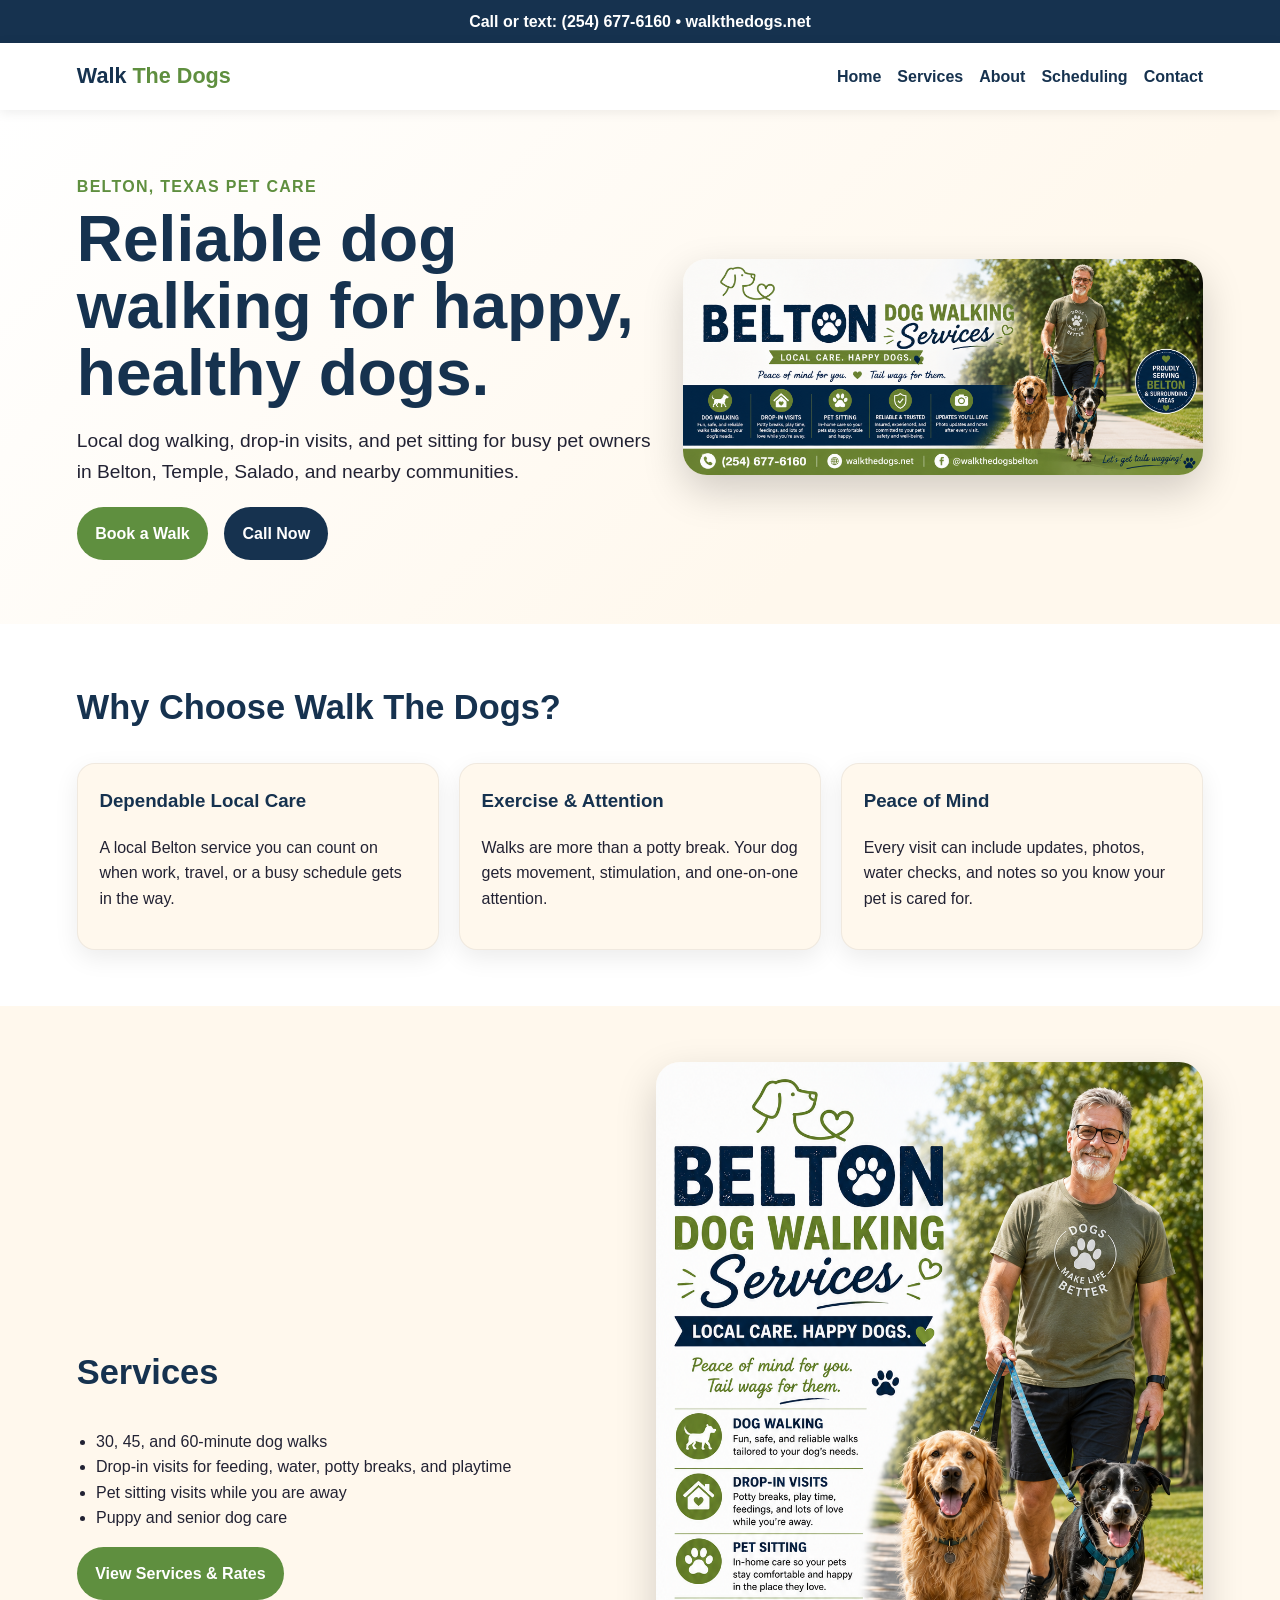
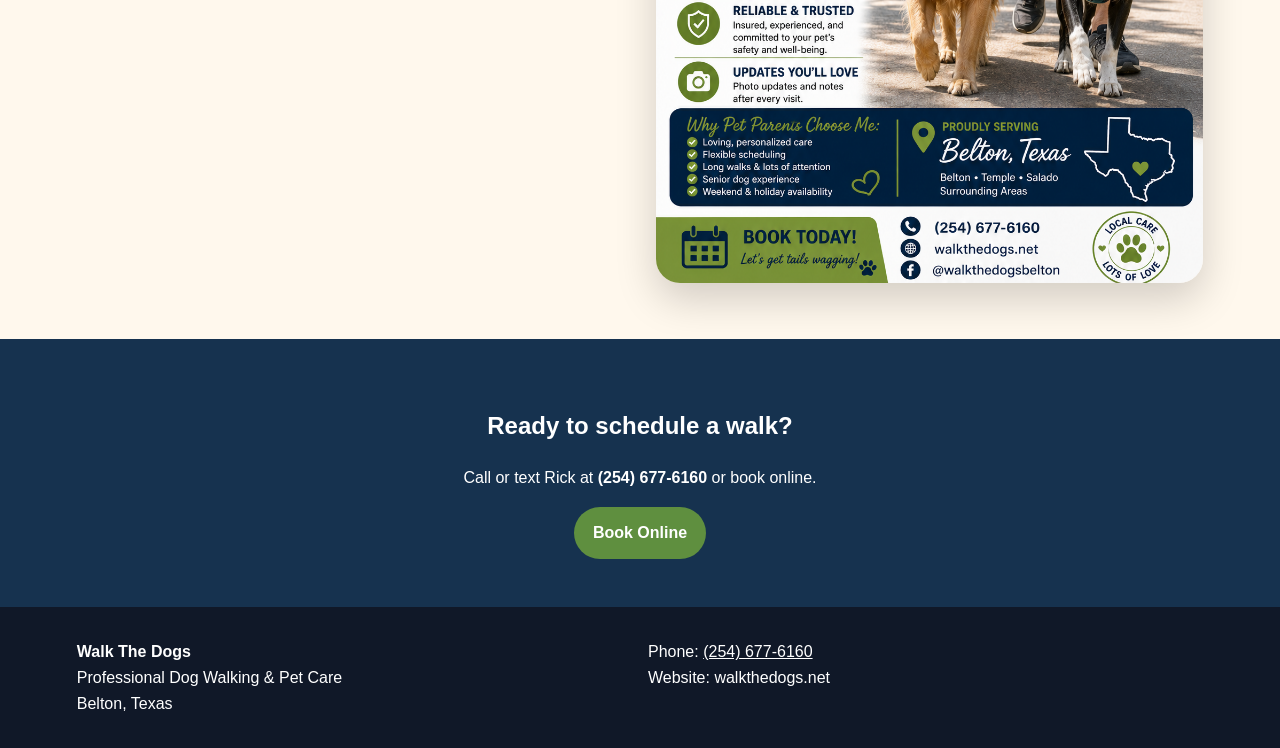
==== index.html @ c4e1a34d "Add files via upload" ====
<!doctype html><html lang="en"><head><meta charset="utf-8"><meta name="viewport" content="width=device-width,initial-scale=1"><title>Walk The Dogs | Dog Walking Services in Belton TX</title><meta name="description" content="Professional dog walking, pet sitting, and drop-in visits in Belton, Texas. Reliable local pet care. Call (254) 677-6160."><link rel="stylesheet" href="styles.css"></head><body><div class="topbar">Call or text: (254) 677-6160 • walkthedogs.net</div><nav class="nav"><a class="brand" href="index.html">Walk <span>The Dogs</span></a><div class="navlinks"><a href="index.html">Home</a><a href="services.html">Services</a><a href="about.html">About</a><a href="scheduling.html">Scheduling</a><a href="contact.html">Contact</a></div></nav><main><section class="hero"><div><div class="eyebrow">Belton, Texas Pet Care</div><h1>Reliable dog walking for happy, healthy dogs.</h1><p>Local dog walking, drop-in visits, and pet sitting for busy pet owners in Belton, Temple, Salado, and nearby communities.</p><div class="actions"><a class="btn" href="scheduling.html">Book a Walk</a><a class="btn secondary" href="tel:12546776160">Call Now</a></div></div><img src="assets/banner.png" alt="Dog walking service in Belton Texas"></section><section class="section white"><h2>Why Choose Walk The Dogs?</h2><div class="grid"><div class="card"><h3>Dependable Local Care</h3><p>A local Belton service you can count on when work, travel, or a busy schedule gets in the way.</p></div><div class="card"><h3>Exercise & Attention</h3><p>Walks are more than a potty break. Your dog gets movement, stimulation, and one-on-one attention.</p></div><div class="card"><h3>Peace of Mind</h3><p>Every visit can include updates, photos, water checks, and notes so you know your pet is cared for.</p></div></div></section><section class="section"><div class="split"><div><h2>Services</h2><ul class="list"><li>30, 45, and 60-minute dog walks</li><li>Drop-in visits for feeding, water, potty breaks, and playtime</li><li>Pet sitting visits while you are away</li><li>Puppy and senior dog care</li></ul><a class="btn" href="services.html">View Services & Rates</a></div><img class="page-img" src="assets/walking.png" alt="Man walking dogs"></div></section><section class="cta"><h2>Ready to schedule a walk?</h2><p>Call or text Rick at <strong>(254) 677-6160</strong> or book online.</p><a class="btn" href="scheduling.html">Book Online</a></section></main><footer class="footer"><div><strong>Walk The Dogs</strong><br>Professional Dog Walking & Pet Care<br>Belton, Texas</div><div>Phone: <a href="tel:12546776160">(254) 677-6160</a><br>Website: walkthedogs.net</div></footer></body></html>
---- styles.css ----
:root{--navy:#16324f;--green:#5f8f3f;--cream:#fff8ed;--gold:#f2b84b;--text:#223;--muted:#667085;--white:#fff}*{box-sizing:border-box}body{margin:0;font-family:Arial,Helvetica,sans-serif;color:var(--text);background:var(--cream);line-height:1.6}a{color:inherit}.topbar{background:var(--navy);color:white;text-align:center;padding:.55rem 1rem;font-weight:700}.nav{display:flex;align-items:center;justify-content:space-between;gap:1rem;padding:1rem 6%;background:white;position:sticky;top:0;z-index:5;box-shadow:0 2px 12px rgba(0,0,0,.08)}.brand{font-size:1.35rem;font-weight:900;color:var(--navy);text-decoration:none}.brand span{color:var(--green)}.navlinks{display:flex;gap:1rem;flex-wrap:wrap}.navlinks a{text-decoration:none;font-weight:700;color:var(--navy)}.btn{display:inline-block;background:var(--green);color:white!important;padding:.85rem 1.15rem;border-radius:999px;text-decoration:none;font-weight:900;border:0}.btn.secondary{background:var(--navy)}.hero{display:grid;grid-template-columns:1.05fr .95fr;gap:2rem;align-items:center;padding:4rem 6%;background:linear-gradient(135deg,#fff 0%,#fff8ed 70%)}.hero h1{font-size:clamp(2.2rem,5vw,4.5rem);line-height:1.05;margin:.4rem 0;color:var(--navy)}.eyebrow{color:var(--green);font-weight:900;text-transform:uppercase;letter-spacing:.08em}.hero p{font-size:1.2rem;max-width:650px}.hero img,.page-img{width:100%;border-radius:24px;box-shadow:0 16px 40px rgba(0,0,0,.18)}.actions{display:flex;gap:1rem;flex-wrap:wrap;margin-top:1.2rem}.section{padding:3.5rem 6%}.section.white{background:white}.section h2{font-size:2.15rem;color:var(--navy);margin-top:0}.grid{display:grid;grid-template-columns:repeat(3,1fr);gap:1.25rem}.card{background:white;border-radius:18px;padding:1.35rem;box-shadow:0 8px 24px rgba(0,0,0,.08);border:1px solid rgba(0,0,0,.06)}.white .card{background:var(--cream)}.card h3{color:var(--navy);margin-top:0}.price{font-size:2rem;font-weight:900;color:var(--green)}.list{padding-left:1.2rem}.split{display:grid;grid-template-columns:1fr 1fr;gap:2rem;align-items:center}.cta{background:var(--navy);color:white;text-align:center;padding:3rem 6%}.cta h2{color:white}.footer{background:#101828;color:white;padding:2rem 6%;display:grid;grid-template-columns:1fr 1fr;gap:1rem}.footer a{color:white}.form{display:grid;gap:.9rem;max-width:700px}.form input,.form select,.form textarea{width:100%;padding:.9rem;border:1px solid #d0d5dd;border-radius:10px;font:inherit}.notice{background:#fff;border-left:6px solid var(--gold);padding:1rem;border-radius:10px}.booking-box{background:white;border:2px dashed #b6c6a6;border-radius:18px;padding:2rem;text-align:center}.small{color:var(--muted);font-size:.95rem}@media(max-width:850px){.hero,.split,.footer{grid-template-columns:1fr}.grid{grid-template-columns:1fr}.nav{align-items:flex-start;flex-direction:column}.navlinks{font-size:.95rem}.hero{padding-top:2rem}}
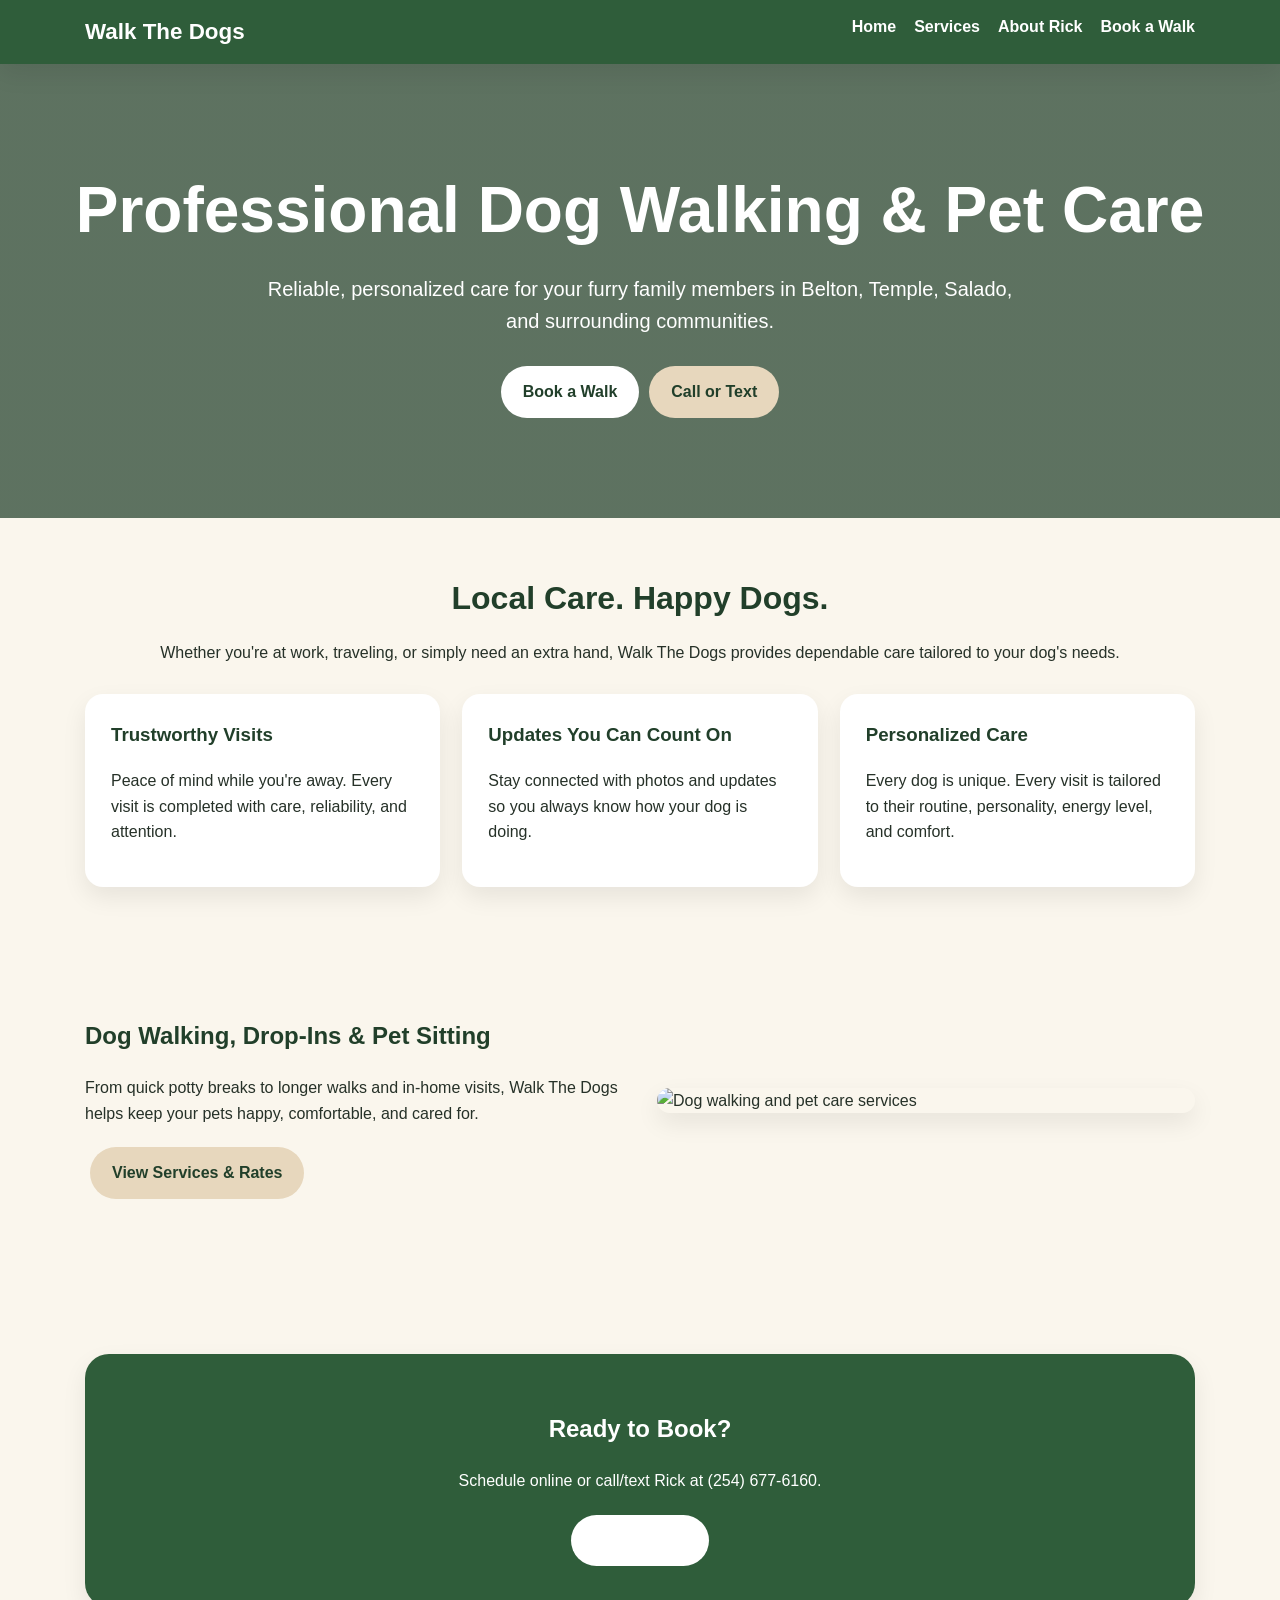
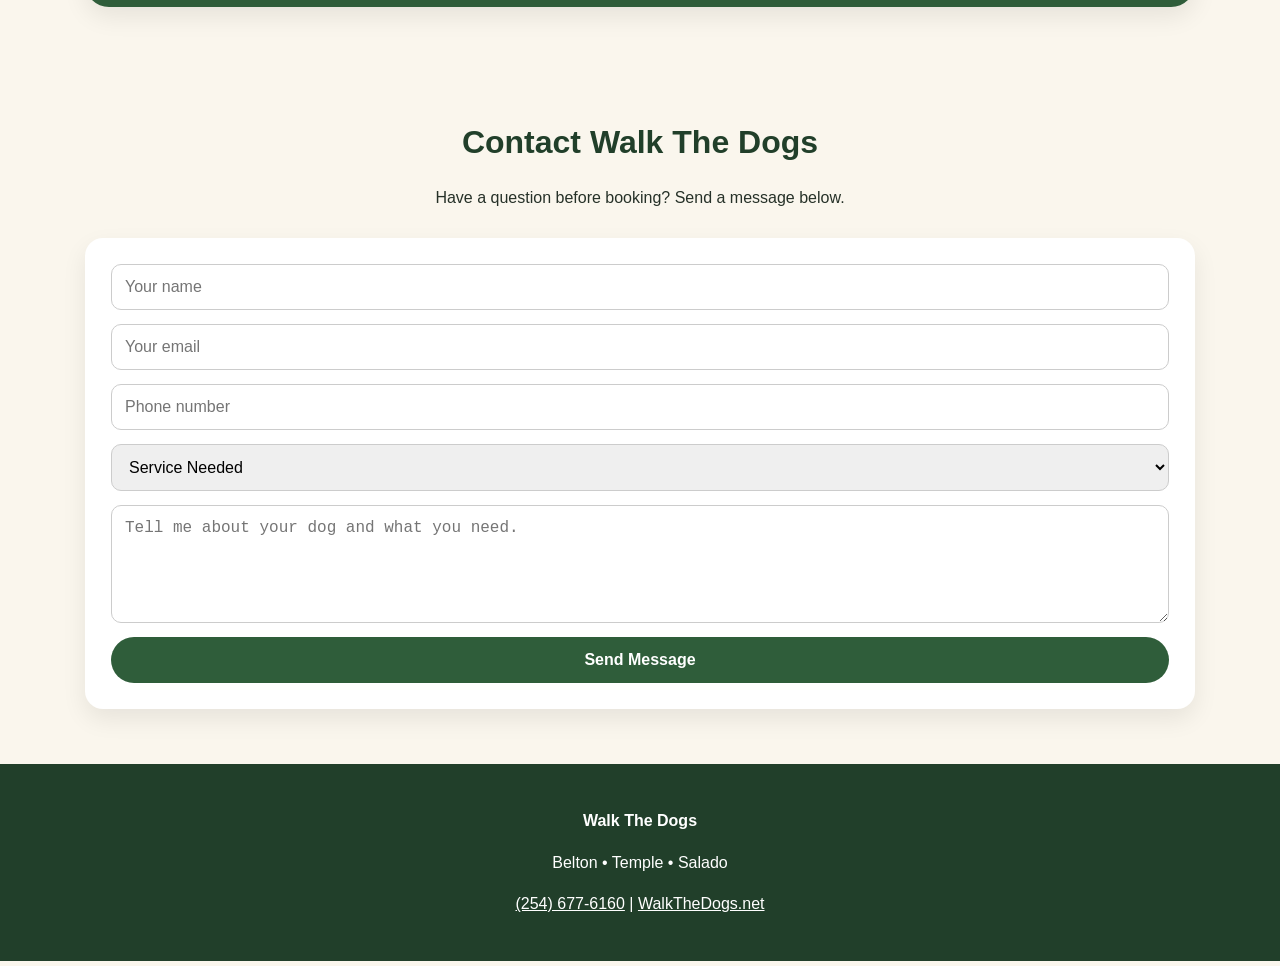
==== commit 39a8649e: "Add files via upload" ====
--- a/index.html
+++ b/index.html
@@ -1 +1,12 @@
-<!doctype html><html lang="en"><head><meta charset="utf-8"><meta name="viewport" content="width=device-width,initial-scale=1"><title>Walk The Dogs | Dog Walking Services in Belton TX</title><meta name="description" content="Professional dog walking, pet sitting, and drop-in visits in Belton, Texas. Reliable local pet care. Call (254) 677-6160."><link rel="stylesheet" href="styles.css"></head><body><div class="topbar">Call or text: (254) 677-6160 • walkthedogs.net</div><nav class="nav"><a class="brand" href="index.html">Walk <span>The Dogs</span></a><div class="navlinks"><a href="index.html">Home</a><a href="services.html">Services</a><a href="about.html">About</a><a href="scheduling.html">Scheduling</a><a href="contact.html">Contact</a></div></nav><main><section class="hero"><div><div class="eyebrow">Belton, Texas Pet Care</div><h1>Reliable dog walking for happy, healthy dogs.</h1><p>Local dog walking, drop-in visits, and pet sitting for busy pet owners in Belton, Temple, Salado, and nearby communities.</p><div class="actions"><a class="btn" href="scheduling.html">Book a Walk</a><a class="btn secondary" href="tel:12546776160">Call Now</a></div></div><img src="assets/banner.png" alt="Dog walking service in Belton Texas"></section><section class="section white"><h2>Why Choose Walk The Dogs?</h2><div class="grid"><div class="card"><h3>Dependable Local Care</h3><p>A local Belton service you can count on when work, travel, or a busy schedule gets in the way.</p></div><div class="card"><h3>Exercise & Attention</h3><p>Walks are more than a potty break. Your dog gets movement, stimulation, and one-on-one attention.</p></div><div class="card"><h3>Peace of Mind</h3><p>Every visit can include updates, photos, water checks, and notes so you know your pet is cared for.</p></div></div></section><section class="section"><div class="split"><div><h2>Services</h2><ul class="list"><li>30, 45, and 60-minute dog walks</li><li>Drop-in visits for feeding, water, potty breaks, and playtime</li><li>Pet sitting visits while you are away</li><li>Puppy and senior dog care</li></ul><a class="btn" href="services.html">View Services & Rates</a></div><img class="page-img" src="assets/walking.png" alt="Man walking dogs"></div></section><section class="cta"><h2>Ready to schedule a walk?</h2><p>Call or text Rick at <strong>(254) 677-6160</strong> or book online.</p><a class="btn" href="scheduling.html">Book Online</a></section></main><footer class="footer"><div><strong>Walk The Dogs</strong><br>Professional Dog Walking & Pet Care<br>Belton, Texas</div><div>Phone: <a href="tel:12546776160">(254) 677-6160</a><br>Website: walkthedogs.net</div></footer></body></html>
+<!DOCTYPE html><html lang="en"><head><meta charset="UTF-8"><meta name="viewport" content="width=device-width, initial-scale=1.0"><title>Walk The Dogs | Dog Walking in Belton, TX</title><meta name="description" content="Professional dog walking, drop-in visits, pet sitting, puppy care, and senior dog care in Belton, Texas."><link rel="stylesheet" href="styles.css"></head><body><header class="header"><nav class="nav">
+<a class="logo" href="index.html">Walk The Dogs</a>
+<div class="nav-links">
+<a href="index.html">Home</a>
+<a href="services.html">Services</a>
+<a href="about.html">About Rick</a>
+<a href="scheduling.html">Book a Walk</a>
+</div></nav></header><section class="hero"><h1>Professional Dog Walking & Pet Care</h1><p>Reliable, personalized care for your furry family members in Belton, Temple, Salado, and surrounding communities.</p><a class="btn" href="scheduling.html">Book a Walk</a><a class="btn secondary" href="tel:2546776160">Call or Text</a></section><section class="section"><div class="section-title"><h2>Local Care. Happy Dogs.</h2><p>Whether you're at work, traveling, or simply need an extra hand, Walk The Dogs provides dependable care tailored to your dog's needs.</p></div><div class="grid"><div class="card"><h3>Trustworthy Visits</h3><p>Peace of mind while you're away. Every visit is completed with care, reliability, and attention.</p></div><div class="card"><h3>Updates You Can Count On</h3><p>Stay connected with photos and updates so you always know how your dog is doing.</p></div><div class="card"><h3>Personalized Care</h3><p>Every dog is unique. Every visit is tailored to their routine, personality, energy level, and comfort.</p></div></div></section><section class="section"><div class="feature"><div><h2>Dog Walking, Drop-Ins & Pet Sitting</h2><p>From quick potty breaks to longer walks and in-home visits, Walk The Dogs helps keep your pets happy, comfortable, and cared for.</p><a class="btn secondary" href="services.html">View Services & Rates</a></div><div class="image-card"><img src="images/services.jpg" alt="Dog walking and pet care services"></div></div></section><section class="section"><div class="callout"><h2>Ready to Book?</h2><p>Schedule online or call/text Rick at (254) 677-6160.</p><a class="btn" href="scheduling.html">Book a Walk</a></div></section><section class="section"><div class="section-title"><h2>Contact Walk The Dogs</h2><p>Have a question before booking? Send a message below.</p></div><div class="card"><form class="form" action="https://api.staticforms.xyz/submit" method="POST"><input type="hidden" name="accessKey" value="sf_20955b58ce01faf0898b01a6"><input type="hidden" name="subject" value="New Walk The Dogs website inquiry"><input type="hidden" name="redirectTo" value="https://walkthedogs.net"><input type="text" name="name" placeholder="Your name" required><input type="email" name="email" placeholder="Your email" required><input type="tel" name="phone" placeholder="Phone number"><select name="service"><option value="">Service Needed</option><option>30-Minute Dog Walk</option><option>45-Minute Dog Walk</option><option>60-Minute Dog Walk</option><option>Drop-In Visit</option><option>Pet Sitting</option><option>Puppy Care</option><option>Senior Dog Care</option></select><textarea name="message" rows="5" placeholder="Tell me about your dog and what you need."></textarea><button type="submit">Send Message</button></form></div></section><footer class="footer">
+<p><strong>Walk The Dogs</strong></p>
+<p>Belton • Temple • Salado</p>
+<p><a href="tel:2546776160">(254) 677-6160</a> | <a href="https://walkthedogs.net">WalkTheDogs.net</a></p>
+</footer></body></html>
--- a/styles.css
+++ b/styles.css
@@ -1 +1 @@
-:root{--navy:#16324f;--green:#5f8f3f;--cream:#fff8ed;--gold:#f2b84b;--text:#223;--muted:#667085;--white:#fff}*{box-sizing:border-box}body{margin:0;font-family:Arial,Helvetica,sans-serif;color:var(--text);background:var(--cream);line-height:1.6}a{color:inherit}.topbar{background:var(--navy);color:white;text-align:center;padding:.55rem 1rem;font-weight:700}.nav{display:flex;align-items:center;justify-content:space-between;gap:1rem;padding:1rem 6%;background:white;position:sticky;top:0;z-index:5;box-shadow:0 2px 12px rgba(0,0,0,.08)}.brand{font-size:1.35rem;font-weight:900;color:var(--navy);text-decoration:none}.brand span{color:var(--green)}.navlinks{display:flex;gap:1rem;flex-wrap:wrap}.navlinks a{text-decoration:none;font-weight:700;color:var(--navy)}.btn{display:inline-block;background:var(--green);color:white!important;padding:.85rem 1.15rem;border-radius:999px;text-decoration:none;font-weight:900;border:0}.btn.secondary{background:var(--navy)}.hero{display:grid;grid-template-columns:1.05fr .95fr;gap:2rem;align-items:center;padding:4rem 6%;background:linear-gradient(135deg,#fff 0%,#fff8ed 70%)}.hero h1{font-size:clamp(2.2rem,5vw,4.5rem);line-height:1.05;margin:.4rem 0;color:var(--navy)}.eyebrow{color:var(--green);font-weight:900;text-transform:uppercase;letter-spacing:.08em}.hero p{font-size:1.2rem;max-width:650px}.hero img,.page-img{width:100%;border-radius:24px;box-shadow:0 16px 40px rgba(0,0,0,.18)}.actions{display:flex;gap:1rem;flex-wrap:wrap;margin-top:1.2rem}.section{padding:3.5rem 6%}.section.white{background:white}.section h2{font-size:2.15rem;color:var(--navy);margin-top:0}.grid{display:grid;grid-template-columns:repeat(3,1fr);gap:1.25rem}.card{background:white;border-radius:18px;padding:1.35rem;box-shadow:0 8px 24px rgba(0,0,0,.08);border:1px solid rgba(0,0,0,.06)}.white .card{background:var(--cream)}.card h3{color:var(--navy);margin-top:0}.price{font-size:2rem;font-weight:900;color:var(--green)}.list{padding-left:1.2rem}.split{display:grid;grid-template-columns:1fr 1fr;gap:2rem;align-items:center}.cta{background:var(--navy);color:white;text-align:center;padding:3rem 6%}.cta h2{color:white}.footer{background:#101828;color:white;padding:2rem 6%;display:grid;grid-template-columns:1fr 1fr;gap:1rem}.footer a{color:white}.form{display:grid;gap:.9rem;max-width:700px}.form input,.form select,.form textarea{width:100%;padding:.9rem;border:1px solid #d0d5dd;border-radius:10px;font:inherit}.notice{background:#fff;border-left:6px solid var(--gold);padding:1rem;border-radius:10px}.booking-box{background:white;border:2px dashed #b6c6a6;border-radius:18px;padding:2rem;text-align:center}.small{color:var(--muted);font-size:.95rem}@media(max-width:850px){.hero,.split,.footer{grid-template-columns:1fr}.grid{grid-template-columns:1fr}.nav{align-items:flex-start;flex-direction:column}.navlinks{font-size:.95rem}.hero{padding-top:2rem}}
+:root{--green:#2f5d3a;--dark:#213f2a;--cream:#faf6ed;--tan:#e7d7bd;--text:#263128;--white:#fff;--shadow:0 10px 25px rgba(0,0,0,.08)}*{box-sizing:border-box}body{margin:0;font-family:Arial,Helvetica,sans-serif;background:var(--cream);color:var(--text);line-height:1.6}.header{background:var(--green);color:#fff;position:sticky;top:0;z-index:10;box-shadow:var(--shadow)}.nav{max-width:1150px;margin:auto;padding:14px 20px;display:flex;justify-content:space-between;gap:20px}.logo{font-size:1.4rem;font-weight:800;color:#fff;text-decoration:none}.nav-links{display:flex;gap:18px;flex-wrap:wrap}.nav-links a{color:#fff;text-decoration:none;font-weight:700}.hero{background:linear-gradient(rgba(33,63,42,.72),rgba(33,63,42,.72)),url('images/hero-banner.jpg');background-size:cover;background-position:center;color:#fff;padding:95px 20px;text-align:center}.hero-simple{background:linear-gradient(135deg,var(--green),var(--dark));color:#fff;padding:70px 20px;text-align:center}.hero h1,.hero-simple h1{font-size:clamp(2.2rem,5vw,4.2rem);margin:0 0 12px}.hero p,.hero-simple p{max-width:760px;margin:0 auto 24px;font-size:1.25rem}.btn{display:inline-block;padding:13px 22px;border-radius:999px;background:#fff;color:var(--dark);text-decoration:none;font-weight:800;margin:5px}.btn.secondary{background:var(--tan)}.section{max-width:1150px;margin:auto;padding:55px 20px}.section-title{text-align:center;margin-bottom:28px}.section-title h2{color:var(--dark);font-size:2rem;margin:0 0 8px}.grid{display:grid;grid-template-columns:repeat(3,1fr);gap:22px}.card{background:#fff;padding:26px;border-radius:18px;box-shadow:var(--shadow)}.card h3{color:var(--dark);margin-top:0}.price{font-size:1.8rem;font-weight:900;color:var(--green);margin:8px 0}.feature{display:grid;grid-template-columns:1fr 1fr;gap:34px;align-items:center;margin-bottom:40px}.feature h2{color:var(--dark)}.image-card img{width:100%;border-radius:18px;box-shadow:var(--shadow);display:block}.callout{background:var(--green);color:#fff;text-align:center;border-radius:24px;padding:36px 20px;box-shadow:var(--shadow)}.callout a{color:#fff}.form{display:grid;gap:14px}.form input,.form textarea,.form select{width:100%;padding:13px;border:1px solid #ccc;border-radius:10px;font-size:1rem}.form button{border:0;cursor:pointer;background:var(--green);color:#fff;padding:14px;border-radius:999px;font-weight:900;font-size:1rem}.footer{background:var(--dark);color:#fff;text-align:center;padding:28px 20px}.footer a{color:#fff}.calendly-wrap{background:#fff;padding:12px;border-radius:18px;box-shadow:var(--shadow)}@media(max-width:800px){.nav{flex-direction:column}.grid,.feature{grid-template-columns:1fr}.hero{padding:70px 20px}}
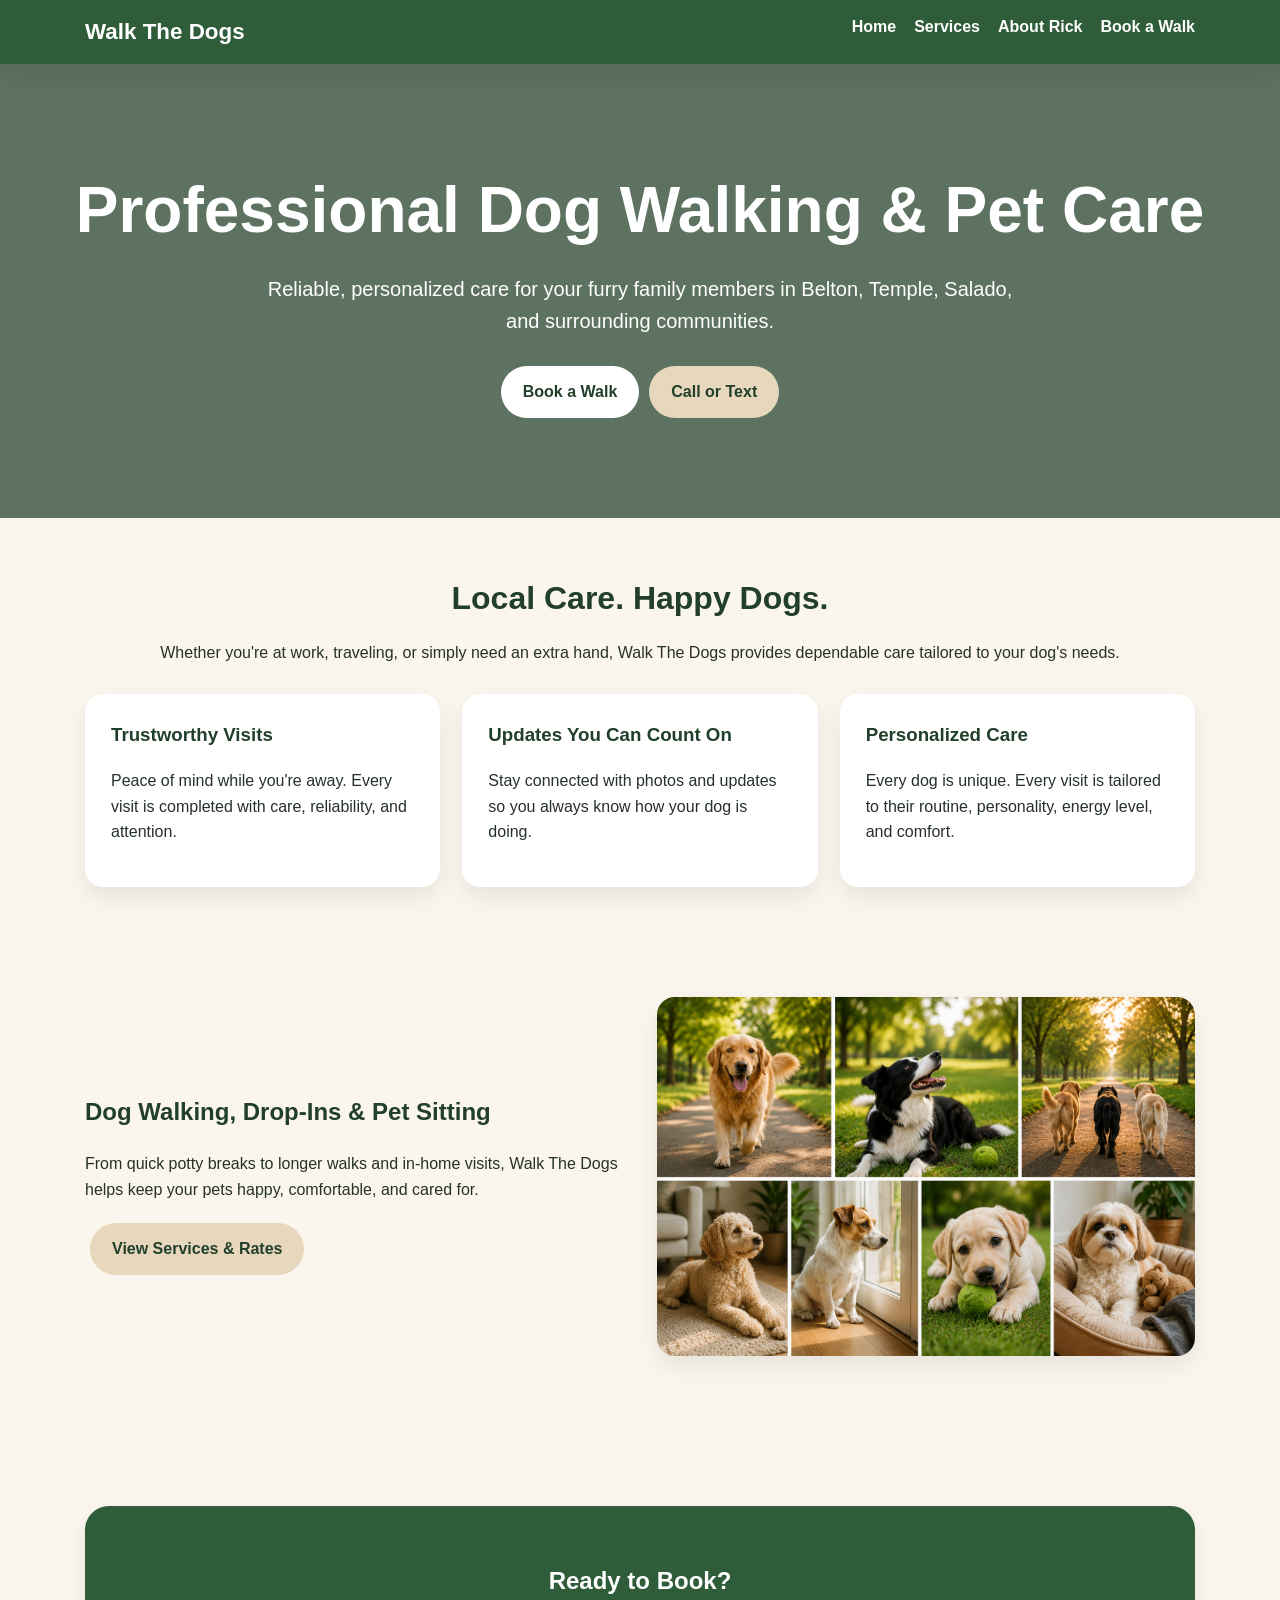
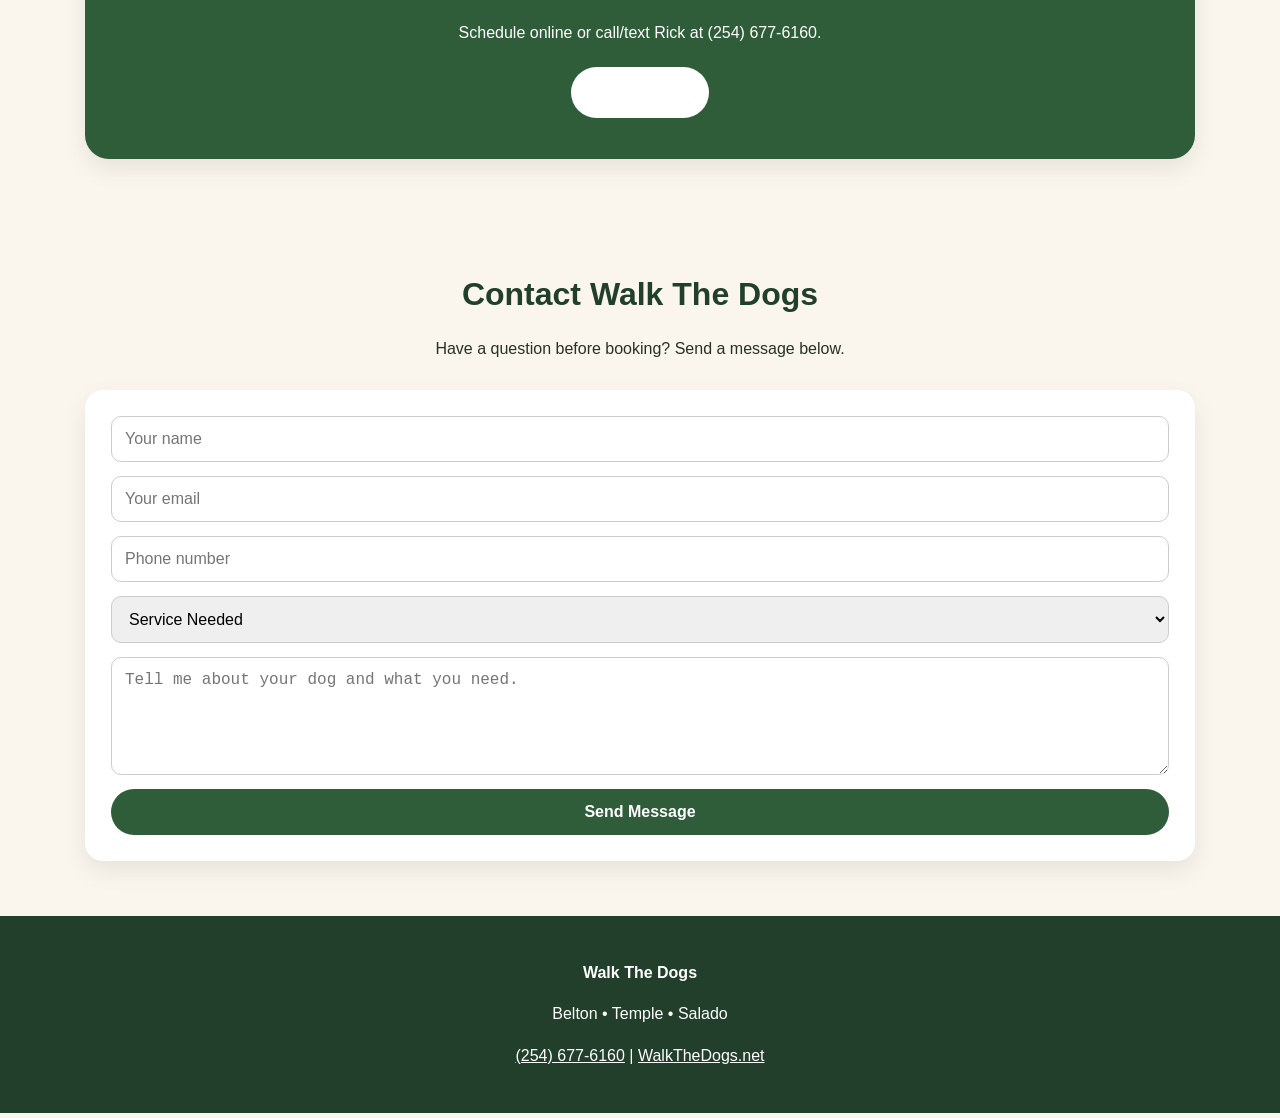
==== commit 0f4e133b: "Fix HTML structure and update service image" ====
--- a/index.html
+++ b/index.html
@@ -5,8 +5,8 @@
 <a href="services.html">Services</a>
 <a href="about.html">About Rick</a>
 <a href="scheduling.html">Book a Walk</a>
-</div></nav></header><section class="hero"><h1>Professional Dog Walking & Pet Care</h1><p>Reliable, personalized care for your furry family members in Belton, Temple, Salado, and surrounding communities.</p><a class="btn" href="scheduling.html">Book a Walk</a><a class="btn secondary" href="tel:2546776160">Call or Text</a></section><section class="section"><div class="section-title"><h2>Local Care. Happy Dogs.</h2><p>Whether you're at work, traveling, or simply need an extra hand, Walk The Dogs provides dependable care tailored to your dog's needs.</p></div><div class="grid"><div class="card"><h3>Trustworthy Visits</h3><p>Peace of mind while you're away. Every visit is completed with care, reliability, and attention.</p></div><div class="card"><h3>Updates You Can Count On</h3><p>Stay connected with photos and updates so you always know how your dog is doing.</p></div><div class="card"><h3>Personalized Care</h3><p>Every dog is unique. Every visit is tailored to their routine, personality, energy level, and comfort.</p></div></div></section><section class="section"><div class="feature"><div><h2>Dog Walking, Drop-Ins & Pet Sitting</h2><p>From quick potty breaks to longer walks and in-home visits, Walk The Dogs helps keep your pets happy, comfortable, and cared for.</p><a class="btn secondary" href="services.html">View Services & Rates</a></div><div class="image-card"><img src="images/services.jpg" alt="Dog walking and pet care services"></div></div></section><section class="section"><div class="callout"><h2>Ready to Book?</h2><p>Schedule online or call/text Rick at (254) 677-6160.</p><a class="btn" href="scheduling.html">Book a Walk</a></div></section><section class="section"><div class="section-title"><h2>Contact Walk The Dogs</h2><p>Have a question before booking? Send a message below.</p></div><div class="card"><form class="form" action="https://api.staticforms.xyz/submit" method="POST"><input type="hidden" name="accessKey" value="sf_20955b58ce01faf0898b01a6"><input type="hidden" name="subject" value="New Walk The Dogs website inquiry"><input type="hidden" name="redirectTo" value="https://walkthedogs.net"><input type="text" name="name" placeholder="Your name" required><input type="email" name="email" placeholder="Your email" required><input type="tel" name="phone" placeholder="Phone number"><select name="service"><option value="">Service Needed</option><option>30-Minute Dog Walk</option><option>45-Minute Dog Walk</option><option>60-Minute Dog Walk</option><option>Drop-In Visit</option><option>Pet Sitting</option><option>Puppy Care</option><option>Senior Dog Care</option></select><textarea name="message" rows="5" placeholder="Tell me about your dog and what you need."></textarea><button type="submit">Send Message</button></form></div></section><footer class="footer">
+</div></nav></header><section class="hero"><h1>Professional Dog Walking & Pet Care</h1><p>Reliable, personalized care for your furry family members in Belton, Temple, Salado, and surrounding communities.</p><a class="btn" href="scheduling.html">Book a Walk</a><a class="btn secondary" href="tel:2546776160">Call or Text</a></section><section class="section"><div class="section-title"><h2>Local Care. Happy Dogs.</h2><p>Whether you're at work, traveling, or simply need an extra hand, Walk The Dogs provides dependable care tailored to your dog's needs.</p></div><div class="grid"><div class="card"><h3>Trustworthy Visits</h3><p>Peace of mind while you're away. Every visit is completed with care, reliability, and attention.</p></div><div class="card"><h3>Updates You Can Count On</h3><p>Stay connected with photos and updates so you always know how your dog is doing.</p></div><div class="card"><h3>Personalized Care</h3><p>Every dog is unique. Every visit is tailored to their routine, personality, energy level, and comfort.</p></div></div></section><section class="section"><div class="feature"><div><h2>Dog Walking, Drop-Ins & Pet Sitting</h2><p>From quick potty breaks to longer walks and in-home visits, Walk The Dogs helps keep your pets happy, comfortable, and cared for.</p><a class="btn secondary" href="services.html">View Services & Rates</a></div><div class="image-card"><img src="images/services.png" alt="Dog walking and pet care services"></div></div></section><section class="section"><div class="callout"><h2>Ready to Book?</h2><p>Schedule online or call/text Rick at (254) 677-6160.</p><a class="btn" href="scheduling.html">Book a Walk</a></div></section><section class="section"><div class="section-title"><h2>Contact Walk The Dogs</h2><p>Have a question before booking? Send a message below.</p></div><div class="card"><form class="form" action="https://api.staticforms.xyz/submit" method="POST"><input type="hidden" name="accessKey" value="sf_20955b58ce01faf0898b01a6"><input type="hidden" name="subject" value="New Walk The Dogs website inquiry"><input type="hidden" name="redirectTo" value="https://walkthedogs.net"><input type="text" name="name" placeholder="Your name" required><input type="email" name="email" placeholder="Your email" required><input type="tel" name="phone" placeholder="Phone number"><select name="service"><option value="">Service Needed</option><option>30-Minute Dog Walk</option><option>45-Minute Dog Walk</option><option>60-Minute Dog Walk</option><option>Drop-In Visit</option><option>Pet Sitting</option><option>Puppy Care</option><option>Senior Dog Care</option></select><textarea name="message" rows="5" placeholder="Tell me about your dog and what you need."></textarea><button type="submit">Send Message</button></form></div></section><footer class="footer">
 <p><strong>Walk The Dogs</strong></p>
 <p>Belton • Temple • Salado</p>
 <p><a href="tel:2546776160">(254) 677-6160</a> | <a href="https://walkthedogs.net">WalkTheDogs.net</a></p>
-</footer></body></html>+</footer></body></html>
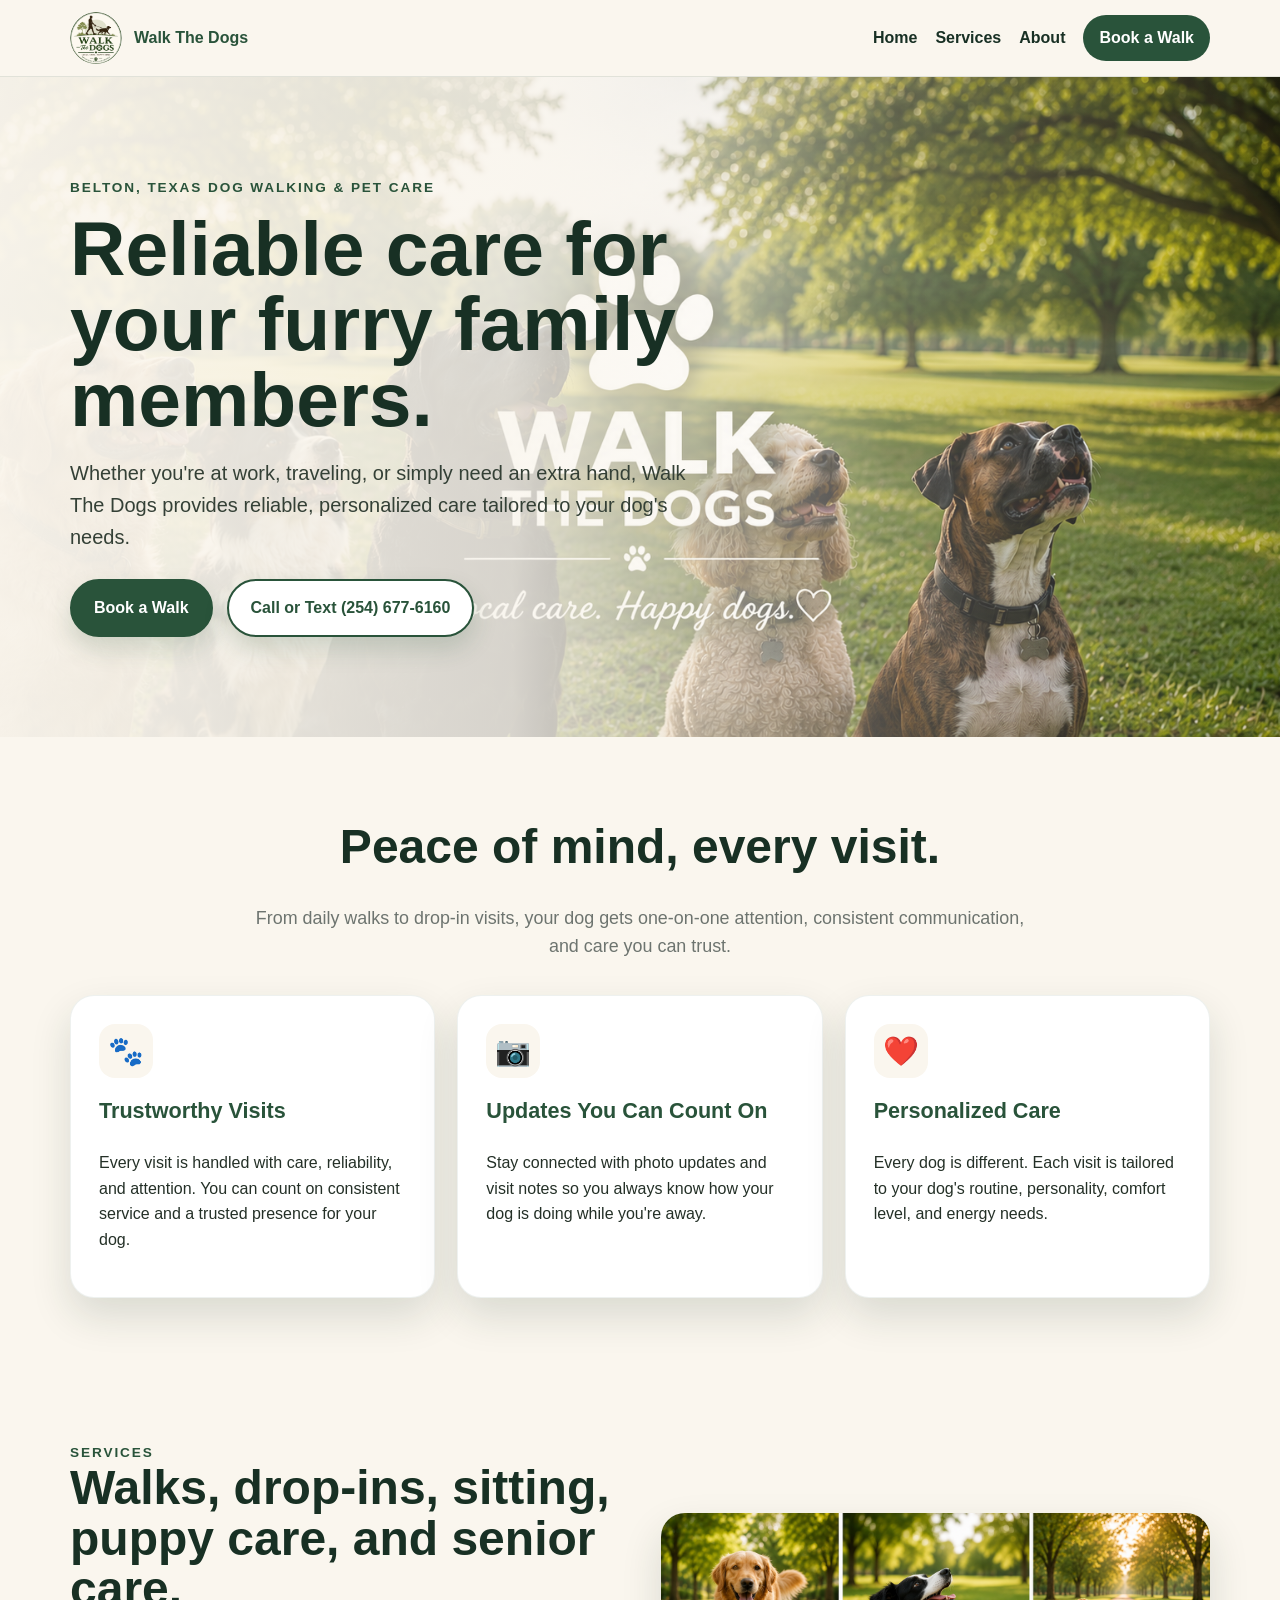
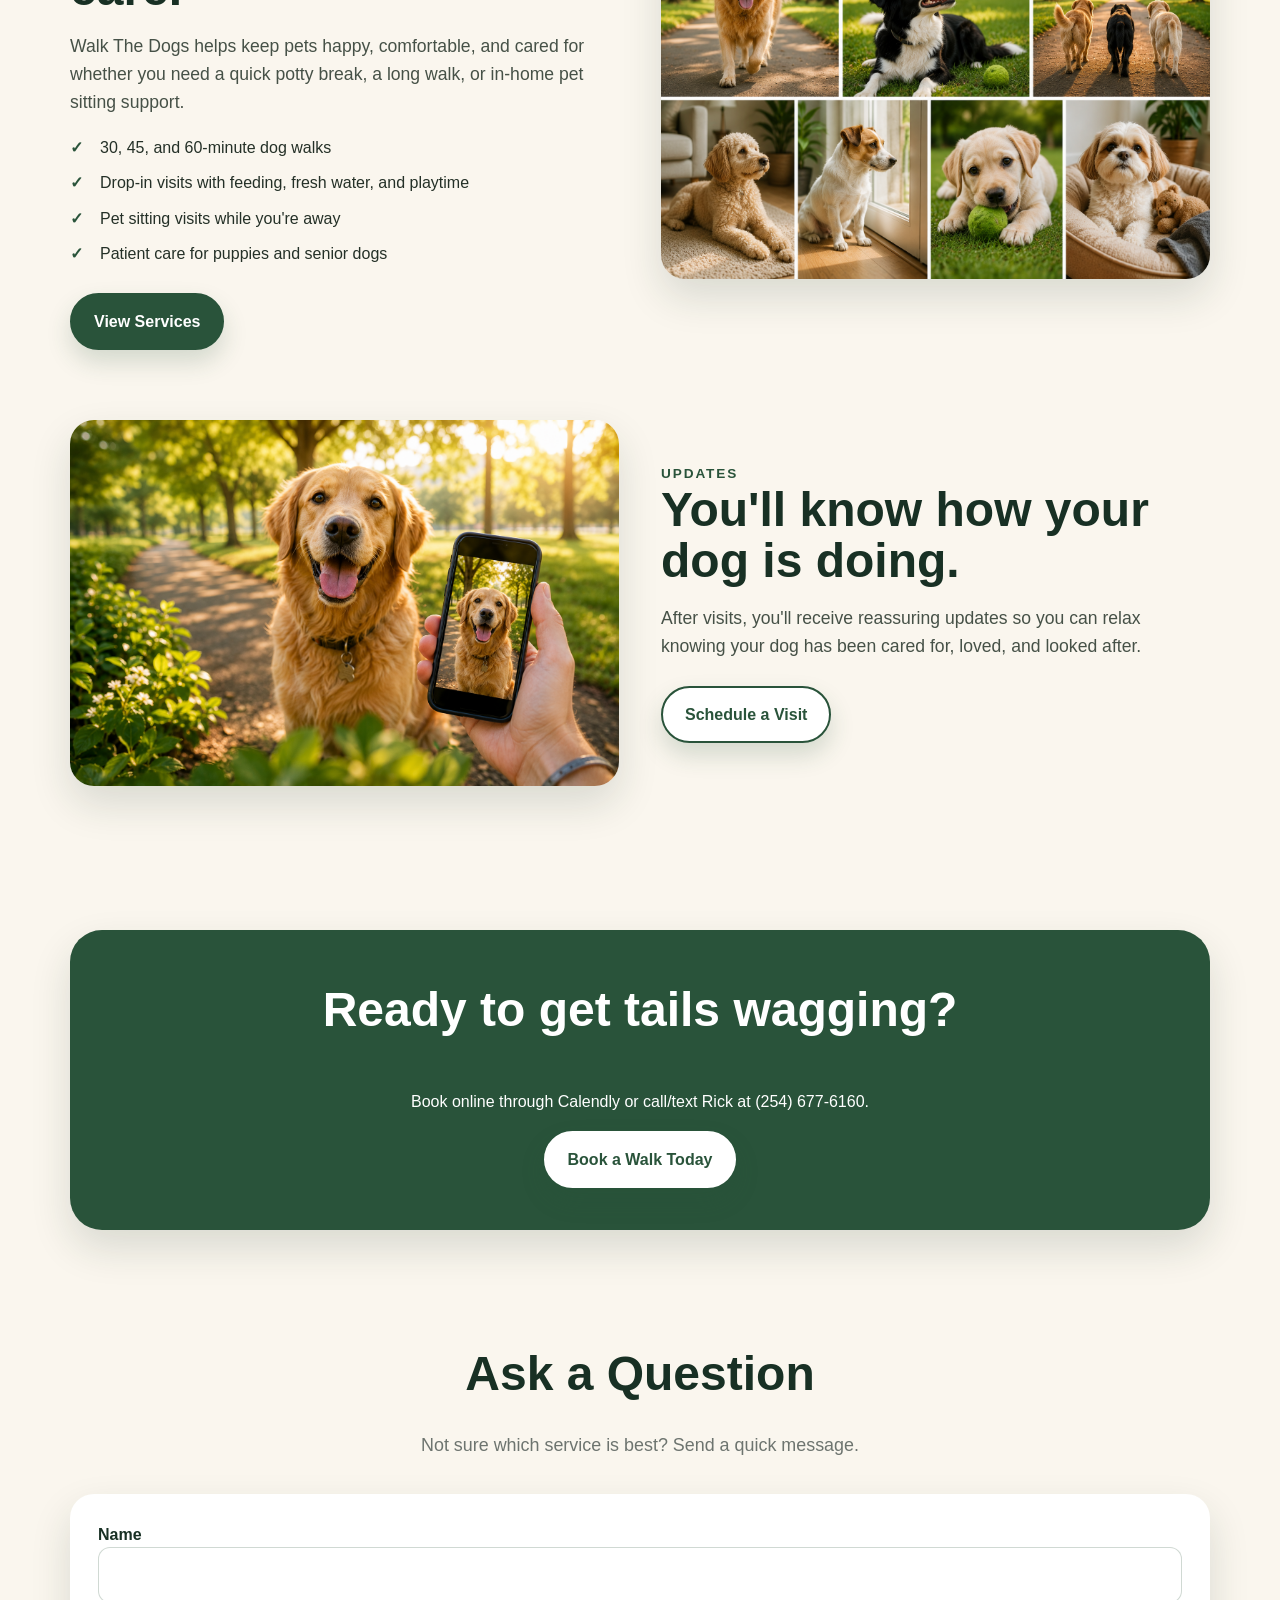
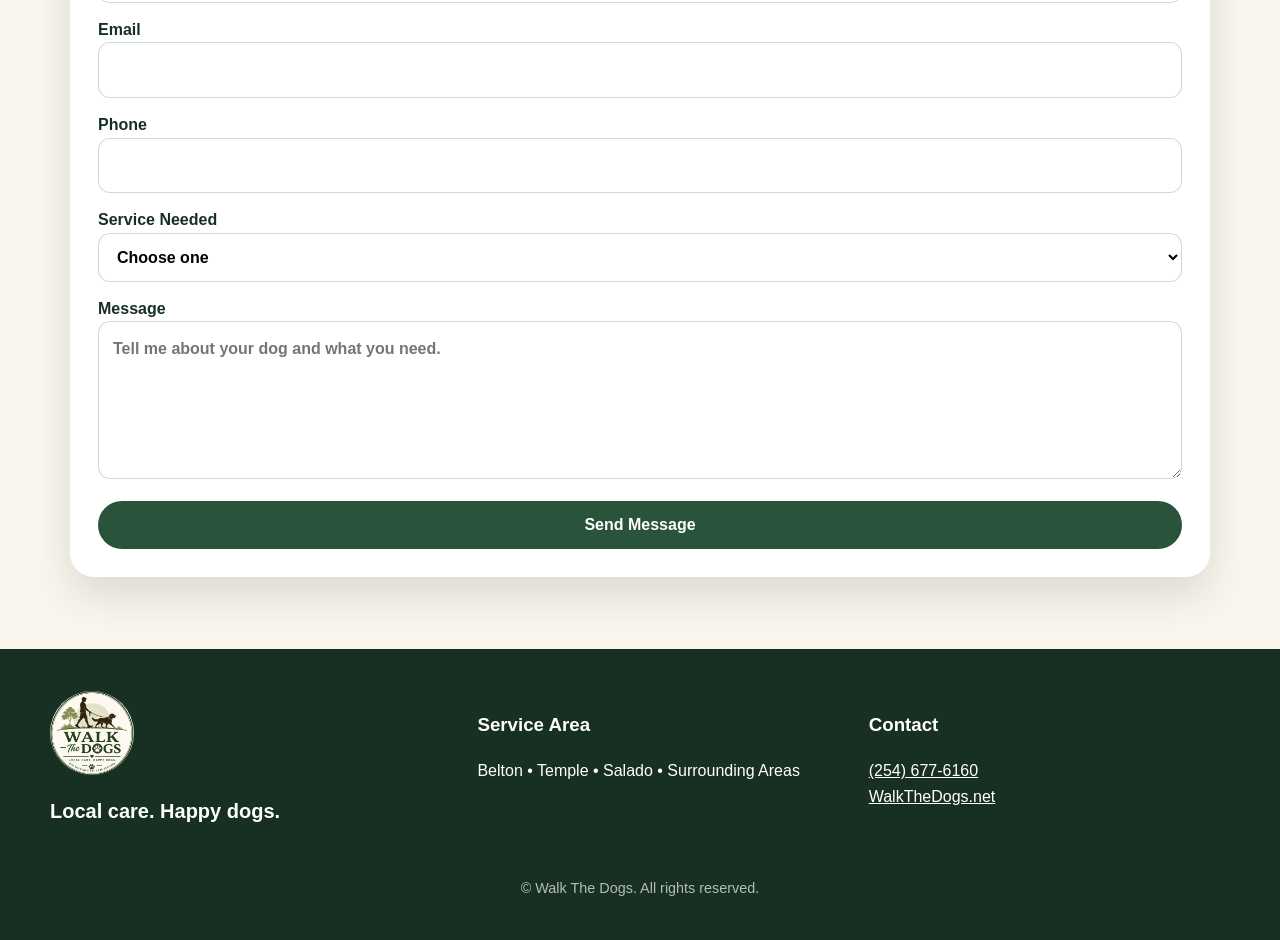
==== commit d8664a53: "Add files via upload" ====
--- a/index.html
+++ b/index.html
@@ -1,12 +1,9 @@
-<!DOCTYPE html><html lang="en"><head><meta charset="UTF-8"><meta name="viewport" content="width=device-width, initial-scale=1.0"><title>Walk The Dogs | Dog Walking in Belton, TX</title><meta name="description" content="Professional dog walking, drop-in visits, pet sitting, puppy care, and senior dog care in Belton, Texas."><link rel="stylesheet" href="styles.css"></head><body><header class="header"><nav class="nav">
-<a class="logo" href="index.html">Walk The Dogs</a>
-<div class="nav-links">
-<a href="index.html">Home</a>
-<a href="services.html">Services</a>
-<a href="about.html">About Rick</a>
-<a href="scheduling.html">Book a Walk</a>
-</div></nav></header><section class="hero"><h1>Professional Dog Walking & Pet Care</h1><p>Reliable, personalized care for your furry family members in Belton, Temple, Salado, and surrounding communities.</p><a class="btn" href="scheduling.html">Book a Walk</a><a class="btn secondary" href="tel:2546776160">Call or Text</a></section><section class="section"><div class="section-title"><h2>Local Care. Happy Dogs.</h2><p>Whether you're at work, traveling, or simply need an extra hand, Walk The Dogs provides dependable care tailored to your dog's needs.</p></div><div class="grid"><div class="card"><h3>Trustworthy Visits</h3><p>Peace of mind while you're away. Every visit is completed with care, reliability, and attention.</p></div><div class="card"><h3>Updates You Can Count On</h3><p>Stay connected with photos and updates so you always know how your dog is doing.</p></div><div class="card"><h3>Personalized Care</h3><p>Every dog is unique. Every visit is tailored to their routine, personality, energy level, and comfort.</p></div></div></section><section class="section"><div class="feature"><div><h2>Dog Walking, Drop-Ins & Pet Sitting</h2><p>From quick potty breaks to longer walks and in-home visits, Walk The Dogs helps keep your pets happy, comfortable, and cared for.</p><a class="btn secondary" href="services.html">View Services & Rates</a></div><div class="image-card"><img src="images/services.png" alt="Dog walking and pet care services"></div></div></section><section class="section"><div class="callout"><h2>Ready to Book?</h2><p>Schedule online or call/text Rick at (254) 677-6160.</p><a class="btn" href="scheduling.html">Book a Walk</a></div></section><section class="section"><div class="section-title"><h2>Contact Walk The Dogs</h2><p>Have a question before booking? Send a message below.</p></div><div class="card"><form class="form" action="https://api.staticforms.xyz/submit" method="POST"><input type="hidden" name="accessKey" value="sf_20955b58ce01faf0898b01a6"><input type="hidden" name="subject" value="New Walk The Dogs website inquiry"><input type="hidden" name="redirectTo" value="https://walkthedogs.net"><input type="text" name="name" placeholder="Your name" required><input type="email" name="email" placeholder="Your email" required><input type="tel" name="phone" placeholder="Phone number"><select name="service"><option value="">Service Needed</option><option>30-Minute Dog Walk</option><option>45-Minute Dog Walk</option><option>60-Minute Dog Walk</option><option>Drop-In Visit</option><option>Pet Sitting</option><option>Puppy Care</option><option>Senior Dog Care</option></select><textarea name="message" rows="5" placeholder="Tell me about your dog and what you need."></textarea><button type="submit">Send Message</button></form></div></section><footer class="footer">
-<p><strong>Walk The Dogs</strong></p>
-<p>Belton • Temple • Salado</p>
-<p><a href="tel:2546776160">(254) 677-6160</a> | <a href="https://walkthedogs.net">WalkTheDogs.net</a></p>
-</footer></body></html>
+<!DOCTYPE html><html lang="en"><head><meta charset="UTF-8"><meta name="viewport" content="width=device-width, initial-scale=1.0"><title>Walk The Dogs | Dog Walking & Pet Care in Belton, TX</title><meta name="description" content="Walk The Dogs provides dog walking, drop-in visits, pet sitting, puppy care, and senior dog care in Belton, Temple, and Salado, Texas."><link rel="icon" type="image/png" href="images/favicon.png"><link rel="stylesheet" href="styles.css"></head><body>
+<header class="site-header"><div class="nav-wrap"><a class="brand" href="index.html"><img src="images/logo.png" alt="Walk The Dogs logo"><span>Walk The Dogs</span></a><nav class="main-nav"><a href="index.html">Home</a><a href="services.html">Services</a><a href="about.html">About</a><a class="nav-cta" href="scheduling.html">Book a Walk</a></nav></div></header>
+<section class="hero"><div class="hero-content"><div class="eyebrow">Belton, Texas Dog Walking & Pet Care</div><h1>Reliable care for your furry family members.</h1><p>Whether you're at work, traveling, or simply need an extra hand, Walk The Dogs provides reliable, personalized care tailored to your dog's needs.</p><div class="button-row"><a class="btn" href="scheduling.html">Book a Walk</a><a class="btn secondary" href="tel:2546776160">Call or Text (254) 677-6160</a></div></div></section>
+<section class="section"><div class="section-heading"><h2>Peace of mind, every visit.</h2><p>From daily walks to drop-in visits, your dog gets one-on-one attention, consistent communication, and care you can trust.</p></div><div class="cards"><article class="card"><div class="card-icon">🐾</div><h3>Trustworthy Visits</h3><p>Every visit is handled with care, reliability, and attention. You can count on consistent service and a trusted presence for your dog.</p></article><article class="card"><div class="card-icon">📷</div><h3>Updates You Can Count On</h3><p>Stay connected with photo updates and visit notes so you always know how your dog is doing while you're away.</p></article><article class="card"><div class="card-icon">❤️</div><h3>Personalized Care</h3><p>Every dog is different. Each visit is tailored to your dog's routine, personality, comfort level, and energy needs.</p></article></div></section>
+<section class="section"><div class="feature"><div class="feature-text"><div class="eyebrow">Services</div><h2>Walks, drop-ins, sitting, puppy care, and senior care.</h2><p>Walk The Dogs helps keep pets happy, comfortable, and cared for whether you need a quick potty break, a long walk, or in-home pet sitting support.</p><ul class="check-list"><li>30, 45, and 60-minute dog walks</li><li>Drop-in visits with feeding, fresh water, and playtime</li><li>Pet sitting visits while you're away</li><li>Patient care for puppies and senior dogs</li></ul><div class="button-row"><a class="btn" href="services.html">View Services</a></div></div><div class="feature-img"><img src="images/services.png" alt="Dogs enjoying walking, playtime, and pet care"></div></div><div class="feature reverse"><div class="feature-text"><div class="eyebrow">Updates</div><h2>You'll know how your dog is doing.</h2><p>After visits, you'll receive reassuring updates so you can relax knowing your dog has been cared for, loved, and looked after.</p><div class="button-row"><a class="btn secondary" href="scheduling.html">Schedule a Visit</a></div></div><div class="feature-img"><img src="images/updates.png" alt="A happy dog being photographed during a visit"></div></div></section>
+<section class="section"><div class="cta-band"><h2>Ready to get tails wagging?</h2><p>Book online through Calendly or call/text Rick at (254) 677-6160.</p><a class="btn" href="scheduling.html">Book a Walk Today</a></div></section>
+<section class="section section-tight"><div class="section-heading"><h2>Ask a Question</h2><p>Not sure which service is best? Send a quick message.</p></div><div class="contact-panel"><form class="form" action="https://api.staticforms.xyz/submit" method="POST"><input type="hidden" name="accessKey" value="sf_20955b58ce01faf0898b01a6"><input type="hidden" name="subject" value="New Walk The Dogs website inquiry"><input type="hidden" name="redirectTo" value="https://walkthedogs.net"><label>Name<input type="text" name="name" required></label><label>Email<input type="email" name="email" required></label><label>Phone<input type="tel" name="phone"></label><label>Service Needed<select name="service"><option value="">Choose one</option><option>30-Minute Dog Walk</option><option>45-Minute Dog Walk</option><option>60-Minute Dog Walk</option><option>Drop-In Visit</option><option>Pet Sitting Visit</option><option>Puppy Visit</option><option>Senior Dog Visit</option></select></label><label>Message<textarea name="message" rows="5" placeholder="Tell me about your dog and what you need."></textarea></label><button type="submit">Send Message</button></form></div></section>
+<footer class="site-footer"><div class="footer-grid"><div><img class="footer-logo" src="images/logo.png" alt="Walk The Dogs logo"><p class="footer-tagline">Local care. Happy dogs.</p></div><div><h3>Service Area</h3><p>Belton • Temple • Salado • Surrounding Areas</p></div><div><h3>Contact</h3><p><a href="tel:2546776160">(254) 677-6160</a><br><a href="https://walkthedogs.net">WalkTheDogs.net</a></p></div></div><p class="copyright">© Walk The Dogs. All rights reserved.</p></footer>
+</body></html>
--- a/styles.css
+++ b/styles.css
@@ -1 +1 @@
-:root{--green:#2f5d3a;--dark:#213f2a;--cream:#faf6ed;--tan:#e7d7bd;--text:#263128;--white:#fff;--shadow:0 10px 25px rgba(0,0,0,.08)}*{box-sizing:border-box}body{margin:0;font-family:Arial,Helvetica,sans-serif;background:var(--cream);color:var(--text);line-height:1.6}.header{background:var(--green);color:#fff;position:sticky;top:0;z-index:10;box-shadow:var(--shadow)}.nav{max-width:1150px;margin:auto;padding:14px 20px;display:flex;justify-content:space-between;gap:20px}.logo{font-size:1.4rem;font-weight:800;color:#fff;text-decoration:none}.nav-links{display:flex;gap:18px;flex-wrap:wrap}.nav-links a{color:#fff;text-decoration:none;font-weight:700}.hero{background:linear-gradient(rgba(33,63,42,.72),rgba(33,63,42,.72)),url('images/hero-banner.jpg');background-size:cover;background-position:center;color:#fff;padding:95px 20px;text-align:center}.hero-simple{background:linear-gradient(135deg,var(--green),var(--dark));color:#fff;padding:70px 20px;text-align:center}.hero h1,.hero-simple h1{font-size:clamp(2.2rem,5vw,4.2rem);margin:0 0 12px}.hero p,.hero-simple p{max-width:760px;margin:0 auto 24px;font-size:1.25rem}.btn{display:inline-block;padding:13px 22px;border-radius:999px;background:#fff;color:var(--dark);text-decoration:none;font-weight:800;margin:5px}.btn.secondary{background:var(--tan)}.section{max-width:1150px;margin:auto;padding:55px 20px}.section-title{text-align:center;margin-bottom:28px}.section-title h2{color:var(--dark);font-size:2rem;margin:0 0 8px}.grid{display:grid;grid-template-columns:repeat(3,1fr);gap:22px}.card{background:#fff;padding:26px;border-radius:18px;box-shadow:var(--shadow)}.card h3{color:var(--dark);margin-top:0}.price{font-size:1.8rem;font-weight:900;color:var(--green);margin:8px 0}.feature{display:grid;grid-template-columns:1fr 1fr;gap:34px;align-items:center;margin-bottom:40px}.feature h2{color:var(--dark)}.image-card img{width:100%;border-radius:18px;box-shadow:var(--shadow);display:block}.callout{background:var(--green);color:#fff;text-align:center;border-radius:24px;padding:36px 20px;box-shadow:var(--shadow)}.callout a{color:#fff}.form{display:grid;gap:14px}.form input,.form textarea,.form select{width:100%;padding:13px;border:1px solid #ccc;border-radius:10px;font-size:1rem}.form button{border:0;cursor:pointer;background:var(--green);color:#fff;padding:14px;border-radius:999px;font-weight:900;font-size:1rem}.footer{background:var(--dark);color:#fff;text-align:center;padding:28px 20px}.footer a{color:#fff}.calendly-wrap{background:#fff;padding:12px;border-radius:18px;box-shadow:var(--shadow)}@media(max-width:800px){.nav{flex-direction:column}.grid,.feature{grid-template-columns:1fr}.hero{padding:70px 20px}}+:root{--green:#29533a;--green2:#3f6f45;--dark:#183024;--cream:#faf6ee;--sand:#eadcc3;--white:#fff;--ink:#243027;--muted:#6d746f;--shadow:0 18px 40px rgba(24,48,36,.14);--radius:24px}*{box-sizing:border-box}body{margin:0;font-family:Arial,Helvetica,sans-serif;color:var(--ink);background:var(--cream);line-height:1.6}img{max-width:100%;display:block}a{color:inherit}.site-header{position:sticky;top:0;z-index:20;background:rgba(250,246,238,.94);backdrop-filter:blur(10px);border-bottom:1px solid rgba(41,83,58,.12)}.nav-wrap{max-width:1180px;margin:0 auto;padding:12px 20px;display:flex;align-items:center;justify-content:space-between;gap:22px}.brand{display:flex;align-items:center;gap:12px;text-decoration:none;font-weight:900;color:var(--green)}.brand img{width:52px;height:52px;object-fit:contain;border-radius:50%}.main-nav{display:flex;align-items:center;gap:18px;flex-wrap:wrap;font-weight:800}.main-nav a{text-decoration:none;color:var(--dark)}.nav-cta{background:var(--green);color:#fff!important;padding:10px 16px;border-radius:999px}.hero{min-height:660px;display:grid;align-items:center;background:linear-gradient(90deg,rgba(250,246,238,.97) 0%,rgba(250,246,238,.86) 40%,rgba(250,246,238,.28) 70%,rgba(250,246,238,.05) 100%),url('images/hero-banner.png');background-size:cover;background-position:center}.hero-content{max-width:1180px;width:100%;margin:0 auto;padding:90px 20px}.eyebrow{color:var(--green);text-transform:uppercase;letter-spacing:.14em;font-weight:900;font-size:.85rem}.hero h1,.page-hero h1{margin:12px 0 16px;color:var(--dark);font-size:clamp(2.6rem,6vw,5rem);line-height:.98;max-width:720px}.hero p{font-size:1.25rem;max-width:650px;color:#344036}.button-row{display:flex;flex-wrap:wrap;gap:14px;margin-top:26px}.btn{display:inline-flex;align-items:center;justify-content:center;padding:14px 22px;border-radius:999px;background:var(--green);color:#fff;text-decoration:none;font-weight:900;border:2px solid var(--green);box-shadow:0 12px 24px rgba(41,83,58,.18)}.btn.secondary{background:#fff;color:var(--green)}.section{max-width:1180px;margin:0 auto;padding:72px 20px}.section-tight{padding-top:34px}.section-heading{text-align:center;max-width:780px;margin:0 auto 34px}.section-heading h2{margin:0 0 10px;color:var(--dark);font-size:clamp(2rem,4vw,3rem)}.section-heading p{color:var(--muted);font-size:1.12rem}.cards{display:grid;grid-template-columns:repeat(3,1fr);gap:22px}.card{background:#fff;border-radius:var(--radius);padding:28px;box-shadow:var(--shadow);border:1px solid rgba(41,83,58,.08)}.card h3{margin-top:0;color:var(--green);font-size:1.35rem}.card-icon{width:54px;height:54px;display:grid;place-items:center;background:var(--cream);border-radius:16px;font-size:1.8rem;margin-bottom:16px}.feature{display:grid;grid-template-columns:1fr 1fr;gap:42px;align-items:center}.feature+.feature{margin-top:70px}.feature.reverse .feature-text{order:2}.feature h2{color:var(--dark);font-size:clamp(1.9rem,4vw,3rem);line-height:1.05;margin:0 0 14px}.feature p{color:#465147;font-size:1.1rem}.feature-img{border-radius:var(--radius);box-shadow:var(--shadow);overflow:hidden;background:#fff}.feature-img img{width:100%;height:100%;object-fit:cover}.check-list{list-style:none;padding:0;margin:18px 0 0}.check-list li{margin:10px 0;padding-left:30px;position:relative}.check-list li:before{content:'✓';position:absolute;left:0;color:var(--green);font-weight:900}.page-hero{background:linear-gradient(135deg,var(--sand),var(--cream));padding:74px 20px 58px;text-align:center}.page-hero h1{margin-left:auto;margin-right:auto}.page-hero p{max-width:760px;margin:0 auto;font-size:1.18rem;color:#4a554e}.rates-grid{display:grid;grid-template-columns:repeat(4,1fr);gap:18px}.rate-card{background:#fff;border-radius:22px;padding:22px;box-shadow:var(--shadow);border-top:6px solid var(--green)}.rate-card h3{margin:0 0 8px;color:var(--dark)}.price{color:var(--green);font-size:2rem;font-weight:900;margin:6px 0 10px}.service-photo{border-radius:var(--radius);box-shadow:var(--shadow);margin-bottom:30px}.about-grid{display:grid;grid-template-columns:.9fr 1.1fr;gap:40px;align-items:center}.about-grid img{border-radius:var(--radius);box-shadow:var(--shadow)}.contact-panel,.calendly-panel{background:#fff;border-radius:var(--radius);box-shadow:var(--shadow);padding:28px}.calendly-panel{padding:12px}.form{display:grid;gap:14px}.form label{font-weight:800;color:var(--dark)}.form input,.form select,.form textarea{width:100%;padding:14px;border:1px solid rgba(41,83,58,.22);border-radius:12px;font:inherit;background:#fff}.form button{border:0;cursor:pointer;padding:15px 18px;border-radius:999px;background:var(--green);color:#fff;font-weight:900;font-size:1rem}.cta-band{background:var(--green);color:#fff;border-radius:32px;padding:42px 28px;text-align:center;box-shadow:var(--shadow)}.cta-band h2{margin-top:0;font-size:clamp(1.9rem,4vw,3rem)}.cta-band .btn{background:#fff;color:var(--green);border-color:#fff}.site-footer{background:var(--dark);color:#fff;padding:42px 20px 26px}.footer-grid{max-width:1180px;margin:0 auto;display:grid;grid-template-columns:1.1fr 1fr 1fr;gap:30px}.footer-logo{width:84px;border-radius:50%;background:#fff}.footer-tagline{font-size:1.25rem;font-weight:800}.site-footer a{color:#fff}.copyright{text-align:center;color:rgba(255,255,255,.68);margin-top:30px;font-size:.9rem}@media(max-width:900px){.hero{min-height:auto}.cards,.feature,.about-grid,.footer-grid{grid-template-columns:1fr}.rates-grid{grid-template-columns:repeat(2,1fr)}.feature.reverse .feature-text{order:initial}.nav-wrap{align-items:flex-start;flex-direction:column}}@media(max-width:560px){.rates-grid{grid-template-columns:1fr}.main-nav{gap:12px;font-size:.92rem}.hero-content{padding:64px 20px}}
